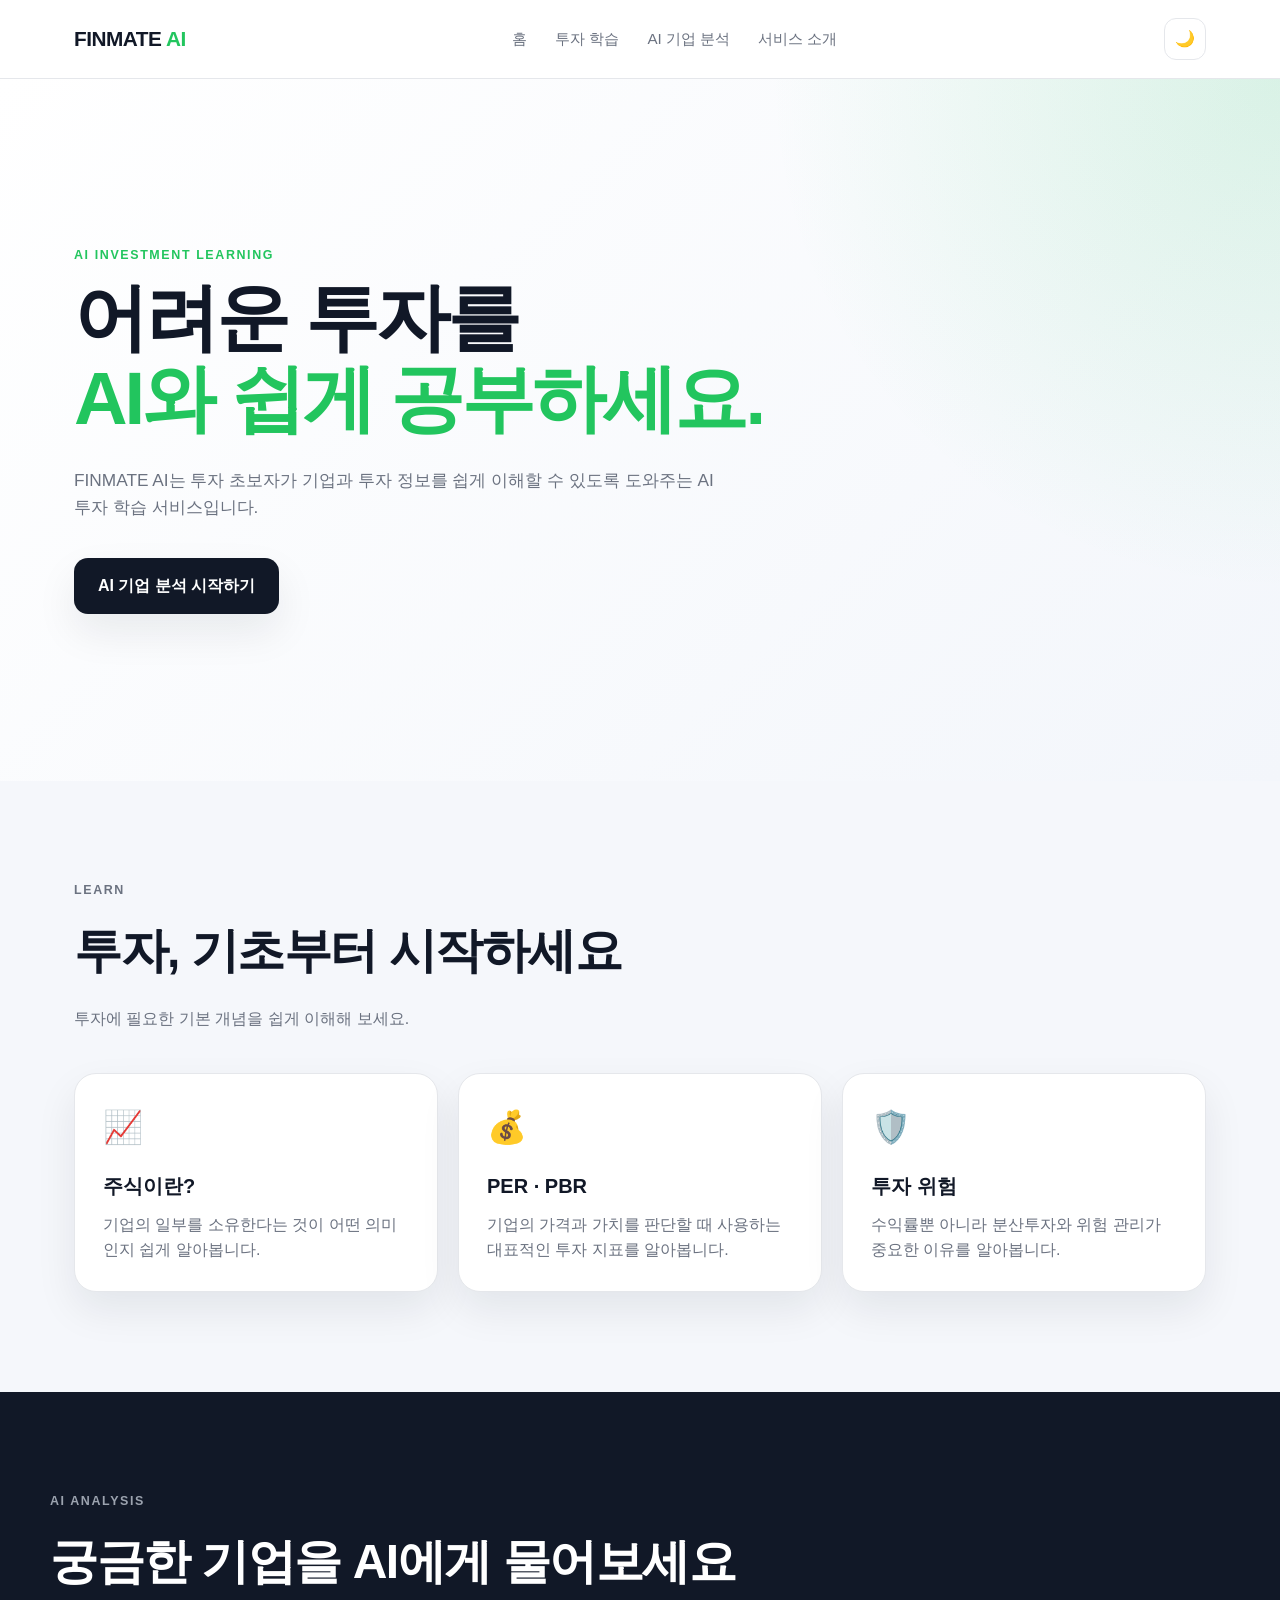
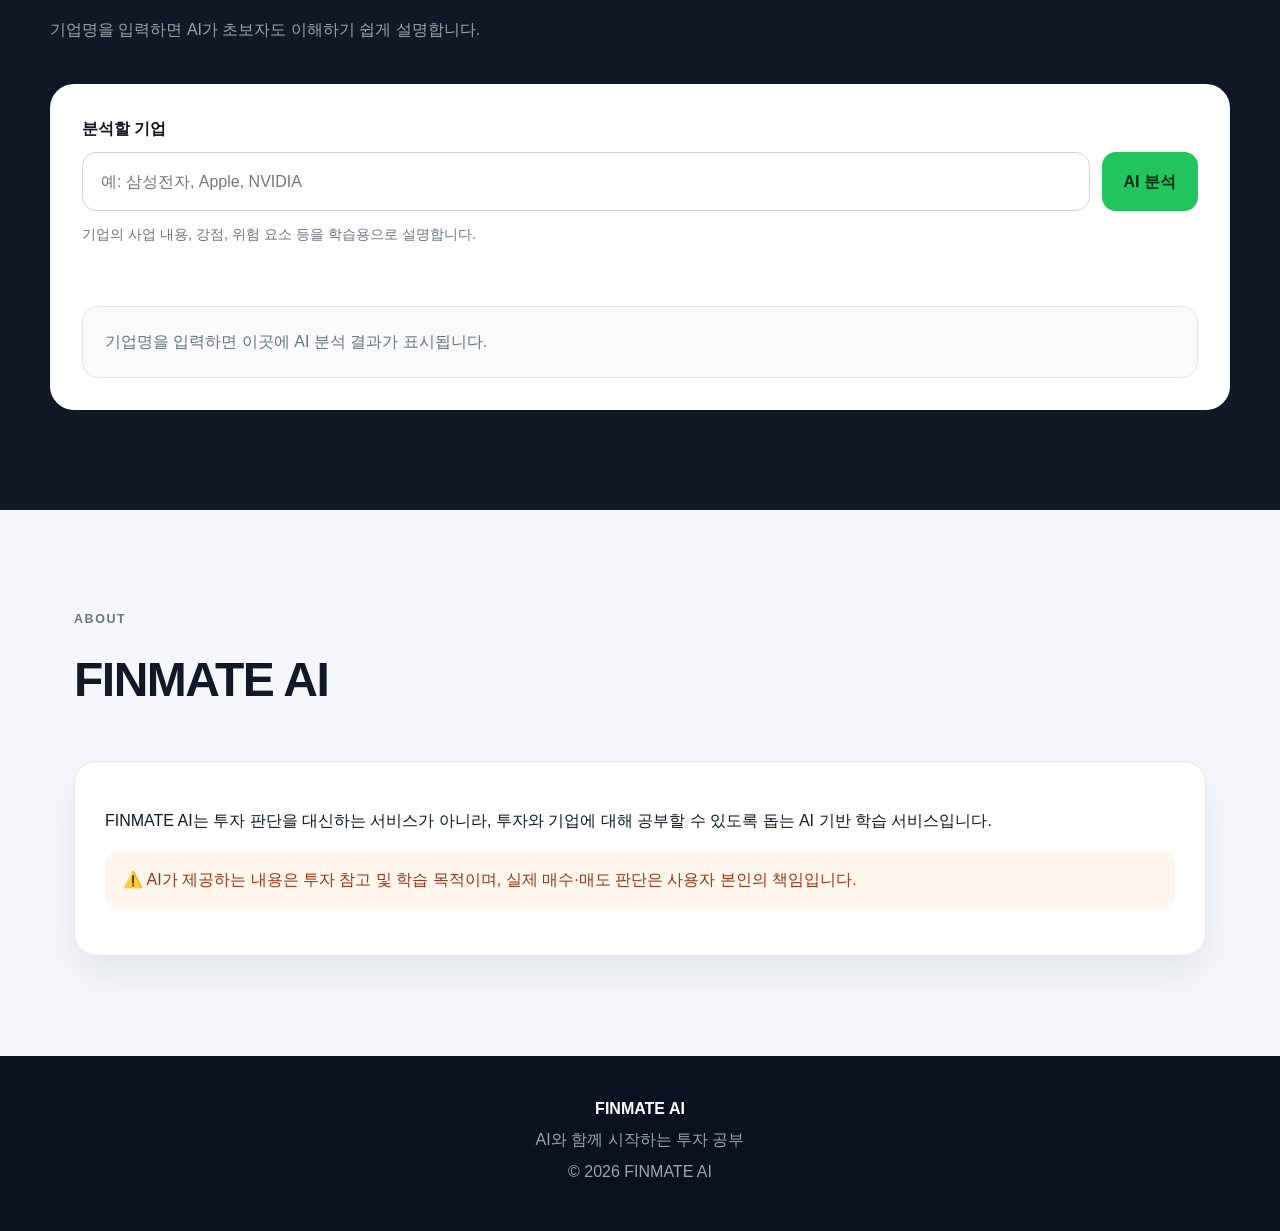
==== 미션06_AI_웹개발_FINMATE/index.html @ cc67ae1b "Complete FINMATE AI web service" ====
<!DOCTYPE html>
<html lang="ko">
<head>
    <meta charset="UTF-8">
    <meta name="viewport" content="width=device-width, initial-scale=1.0">

    <title>FINMATE AI | AI 투자 학습 도우미</title>

    <meta
        name="description"
        content="투자 초보자를 위한 AI 기반 투자 학습 및 기업 분석 서비스"
    >

    <link rel="stylesheet" href="css/style.css">
</head>

<body>

    <!-- 상단 메뉴 -->
    <header class="header">
        <nav class="navbar">

            <a href="#home" class="logo">
                FINMATE <span>AI</span>
            </a>

            <div class="nav-links">
                <a href="#home">홈</a>
                <a href="#learn">투자 학습</a>
                <a href="#analyze">AI 기업 분석</a>
                <a href="#about">서비스 소개</a>
            </div>

            <button
                id="themeToggle"
                class="theme-button"
                type="button"
                aria-label="다크 모드 전환"
            >
                🌙
            </button>

        </nav>
    </header>


    <main>

        <!-- 1. 메인 -->
        <section id="home" class="hero">

            <div class="hero-content">

                <p class="eyebrow">
                    AI INVESTMENT LEARNING
                </p>

                <h1>
                    어려운 투자를<br>
                    <span>AI와 쉽게 공부하세요.</span>
                </h1>

                <p class="hero-description">
                    FINMATE AI는 투자 초보자가 기업과 투자 정보를
                    쉽게 이해할 수 있도록 도와주는 AI 투자 학습 서비스입니다.
                </p>

                <a href="#analyze" class="primary-button">
                    AI 기업 분석 시작하기
                </a>

            </div>

        </section>


        <!-- 2. 투자 학습 -->
        <section id="learn" class="section">

            <div class="section-heading">

                <p class="section-label">
                    LEARN
                </p>

                <h2>
                    투자, 기초부터 시작하세요
                </h2>

                <p>
                    투자에 필요한 기본 개념을 쉽게 이해해 보세요.
                </p>

            </div>


            <div class="card-grid">

                <article class="info-card">
                    <div class="card-icon">📈</div>
                    <h3>주식이란?</h3>
                    <p>
                        기업의 일부를 소유한다는 것이 어떤 의미인지
                        쉽게 알아봅니다.
                    </p>
                </article>


                <article class="info-card">
                    <div class="card-icon">💰</div>
                    <h3>PER · PBR</h3>
                    <p>
                        기업의 가격과 가치를 판단할 때 사용하는
                        대표적인 투자 지표를 알아봅니다.
                    </p>
                </article>


                <article class="info-card">
                    <div class="card-icon">🛡️</div>
                    <h3>투자 위험</h3>
                    <p>
                        수익률뿐 아니라 분산투자와 위험 관리가
                        중요한 이유를 알아봅니다.
                    </p>
                </article>

            </div>

        </section>


        <!-- 3. AI 기업 분석 -->
        <section id="analyze" class="section analysis-section">

            <div class="section-heading">

                <p class="section-label">
                    AI ANALYSIS
                </p>

                <h2>
                    궁금한 기업을 AI에게 물어보세요
                </h2>

                <p>
                    기업명을 입력하면 AI가 초보자도 이해하기 쉽게 설명합니다.
                </p>

            </div>


            <div class="analysis-box">

                <form id="analysisForm">

                    <label for="companyInput">
                        분석할 기업
                    </label>

                    <div class="input-row">

                        <input
                            id="companyInput"
                            type="text"
                            maxlength="100"
                            placeholder="예: 삼성전자, Apple, NVIDIA"
                            required
                        >

                        <button
                            id="analyzeButton"
                            type="submit"
                        >
                            AI 분석
                        </button>

                    </div>

                </form>


                <p class="example-text">
                    기업의 사업 내용, 강점, 위험 요소 등을 학습용으로 설명합니다.
                </p>


                <div
                    id="statusMessage"
                    class="status-message"
                    aria-live="polite"
                ></div>


                <div
                    id="analysisResult"
                    class="analysis-result"
                >
                    <p class="empty-result">
                        기업명을 입력하면 이곳에 AI 분석 결과가 표시됩니다.
                    </p>
                </div>

            </div>

        </section>


        <!-- 4. 서비스 소개 -->
        <section id="about" class="section about-section">

            <div class="section-heading">

                <p class="section-label">
                    ABOUT
                </p>

                <h2>
                    FINMATE AI
                </h2>

            </div>


            <div class="about-content">

                <p>
                    FINMATE AI는 투자 판단을 대신하는 서비스가 아니라,
                    투자와 기업에 대해 공부할 수 있도록 돕는
                    AI 기반 학습 서비스입니다.
                </p>

                <p class="warning">
                    ⚠️ AI가 제공하는 내용은 투자 참고 및 학습 목적이며,
                    실제 매수·매도 판단은 사용자 본인의 책임입니다.
                </p>

            </div>

        </section>

    </main>


    <footer class="footer">

        <strong>FINMATE AI</strong>

        <p>
            AI와 함께 시작하는 투자 공부
        </p>

        <p class="copyright">
            © 2026 FINMATE AI
        </p>

    </footer>


    <script src="js/app.js"></script>

</body>
</html>
---- 미션06_AI_웹개발_FINMATE/css/style.css ----
:root {
    --bg: #f5f7fb;
    --surface: #ffffff;
    --surface-soft: #eef2f8;
    --text: #111827;
    --text-soft: #6b7280;
    --primary: #111827;
    --accent: #22c55e;
    --border: #e5e7eb;
    --shadow: 0 18px 40px rgba(17, 24, 39, 0.08);
}

* {
    box-sizing: border-box;
}

html {
    scroll-behavior: smooth;
}

body {
    margin: 0;
    font-family: Arial, Helvetica, sans-serif;
    background: var(--bg);
    color: var(--text);
    line-height: 1.6;
}

a {
    color: inherit;
    text-decoration: none;
}

button,
input {
    font: inherit;
}

/* Header */

.header {
    position: sticky;
    top: 0;
    z-index: 1000;
    background: rgba(255, 255, 255, 0.92);
    backdrop-filter: blur(12px);
    border-bottom: 1px solid var(--border);
}

.navbar {
    max-width: 1180px;
    margin: 0 auto;
    padding: 18px 24px;
    display: flex;
    align-items: center;
    justify-content: space-between;
    gap: 24px;
}

.logo {
    font-size: 1.3rem;
    font-weight: 800;
    letter-spacing: -0.5px;
}

.logo span {
    color: var(--accent);
}

.nav-links {
    display: flex;
    gap: 28px;
    color: var(--text-soft);
    font-size: 0.95rem;
}

.nav-links a:hover {
    color: var(--text);
}

.theme-button {
    width: 42px;
    height: 42px;
    border: 1px solid var(--border);
    border-radius: 12px;
    background: var(--surface);
    cursor: pointer;
}

/* Hero */

.hero {
    min-height: 78vh;
    display: flex;
    align-items: center;
    background:
        radial-gradient(circle at top right, rgba(34, 197, 94, 0.14), transparent 35%),
        linear-gradient(135deg, #ffffff 0%, #f3f6fb 100%);
}

.hero-content {
    width: 100%;
    max-width: 1180px;
    margin: 0 auto;
    padding: 90px 24px;
}

.eyebrow,
.section-label {
    margin: 0 0 12px;
    color: var(--accent);
    font-weight: 800;
    font-size: 0.78rem;
    letter-spacing: 1.6px;
}

.hero h1 {
    margin: 0;
    max-width: 780px;
    font-size: clamp(3rem, 7vw, 5.8rem);
    line-height: 1.02;
    letter-spacing: -4px;
}

.hero h1 span {
    color: var(--accent);
}

.hero-description {
    max-width: 650px;
    margin: 28px 0 36px;
    color: var(--text-soft);
    font-size: 1.08rem;
}

.primary-button {
    display: inline-block;
    padding: 15px 24px;
    background: var(--primary);
    color: #ffffff;
    border-radius: 14px;
    font-weight: 700;
    box-shadow: var(--shadow);
    transition: transform 0.2s ease;
}

.primary-button:hover {
    transform: translateY(-2px);
}

/* Sections */

.section {
    max-width: 1180px;
    margin: 0 auto;
    padding: 100px 24px;
}

.section-heading {
    margin-bottom: 42px;
}

.section-heading h2 {
    margin: 0 0 12px;
    font-size: clamp(2rem, 4vw, 3rem);
    letter-spacing: -1.5px;
}

.section-heading p {
    color: var(--text-soft);
}

.card-grid {
    display: grid;
    grid-template-columns: repeat(3, 1fr);
    gap: 20px;
}

.info-card {
    background: var(--surface);
    border: 1px solid var(--border);
    border-radius: 22px;
    padding: 28px;
    box-shadow: var(--shadow);
    transition: transform 0.25s ease, box-shadow 0.25s ease;
}

.info-card:hover {
    transform: translateY(-5px);
}

.card-icon {
    font-size: 2rem;
    margin-bottom: 16px;
}

.info-card h3 {
    margin: 0 0 10px;
    font-size: 1.25rem;
}

.info-card p {
    margin: 0;
    color: var(--text-soft);
}

/* AI Analysis */

.analysis-section {
    max-width: none;
    background: #111827;
    color: #ffffff;
}

.analysis-section > * {
    max-width: 1180px;
    margin-left: auto;
    margin-right: auto;
}

.analysis-section .section-heading p {
    color: #9ca3af;
}

.analysis-box {
    background: #ffffff;
    color: #111827;
    border-radius: 24px;
    padding: 32px;
    box-shadow: var(--shadow);
}

.analysis-box label {
    display: block;
    margin-bottom: 10px;
    font-weight: 700;
}

.input-row {
    display: flex;
    gap: 12px;
}

.input-row input {
    flex: 1;
    min-width: 0;
    padding: 16px 18px;
    border: 1px solid #d1d5db;
    border-radius: 14px;
    outline: none;
}

.input-row input:focus {
    border-color: #22c55e;
    box-shadow: 0 0 0 3px rgba(34, 197, 94, 0.12);
}

.input-row button {
    padding: 16px 22px;
    border: 0;
    border-radius: 14px;
    background: #22c55e;
    color: #052e16;
    font-weight: 800;
    cursor: pointer;
}

.example-text {
    margin: 12px 0 0;
    color: #6b7280;
    font-size: 0.9rem;
}

.status-message {
    min-height: 24px;
    margin-top: 18px;
    font-weight: 700;
}

.analysis-result {
    margin-top: 18px;
    padding: 22px;
    background: #f8fafc;
    border: 1px solid #e5e7eb;
    border-radius: 16px;
}

.empty-result {
    margin: 0;
    color: #6b7280;
}

/* About */

.about-content {
    background: var(--surface);
    border: 1px solid var(--border);
    border-radius: 22px;
    padding: 30px;
    box-shadow: var(--shadow);
}

.warning {
    margin-top: 18px;
    padding: 16px 18px;
    border-radius: 14px;
    background: #fff7ed;
    color: #9a3412;
}

/* Footer */

.footer {
    padding: 40px 24px;
    text-align: center;
    background: #0b1120;
    color: #ffffff;
}

.footer p {
    margin: 6px 0;
    color: #9ca3af;
}

/* Dark mode */

body.dark {
    --bg: #0b1120;
    --surface: #111827;
    --surface-soft: #1f2937;
    --text: #f9fafb;
    --text-soft: #9ca3af;
    --border: #263244;
    --shadow: 0 18px 40px rgba(0, 0, 0, 0.28);
}

body.dark .header {
    background: rgba(11, 17, 32, 0.92);
}

body.dark .hero {
    background:
        radial-gradient(circle at top right, rgba(34, 197, 94, 0.16), transparent 35%),
        linear-gradient(135deg, #0b1120 0%, #111827 100%);
}

body.dark .analysis-result {
    background: #f8fafc;
    color: #111827;
}

/* Responsive */

@media (max-width: 800px) {
    .navbar {
        padding: 14px 18px;
    }

    .nav-links {
        display: none;
    }

    .hero {
        min-height: auto;
    }

    .hero-content {
        padding: 76px 20px;
    }

    .hero h1 {
        letter-spacing: -2.5px;
    }

    .section {
        padding: 72px 20px;
    }

    .card-grid {
        grid-template-columns: 1fr;
    }

    .input-row {
        flex-direction: column;
    }

    .input-row button {
        width: 100%;
    }
}
/* ========================================
   Hero 제목 줄바꿈 최종 보정
======================================== */

.hero h1 {
    margin: 0;
    max-width: 950px;

    /* 화면 크기에 따라 자동 조절 */
    font-size: clamp(3rem, 5.8vw, 5.2rem);

    line-height: 1.08;
    letter-spacing: -3px;

    /* 한글 단어 중간 줄바꿈 방지 */
    word-break: keep-all;
    overflow-wrap: normal;
}

/* 태블릿 */
@media (max-width: 900px) {
    .hero h1 {
        max-width: 750px;
        font-size: clamp(2.8rem, 7vw, 4.5rem);
        letter-spacing: -2px;
    }
}

/* 모바일 */
@media (max-width: 600px) {
    .hero h1 {
        max-width: 100%;
        font-size: clamp(2.5rem, 12vw, 3.5rem);
        line-height: 1.12;
        letter-spacing: -1.5px;
    }
}

/* ========================================
   AI 분석 상태 및 결과
======================================== */

.status-error {
    color: #dc2626;
}

.status-success {
    color: #16a34a;
}

.status-loading {
    color: #2563eb;
}

.result-text {
    white-space: pre-wrap;
    line-height: 1.8;
    color: #111827;
}

#analyzeButton:disabled {
    opacity: 0.65;
    cursor: not-allowed;
}
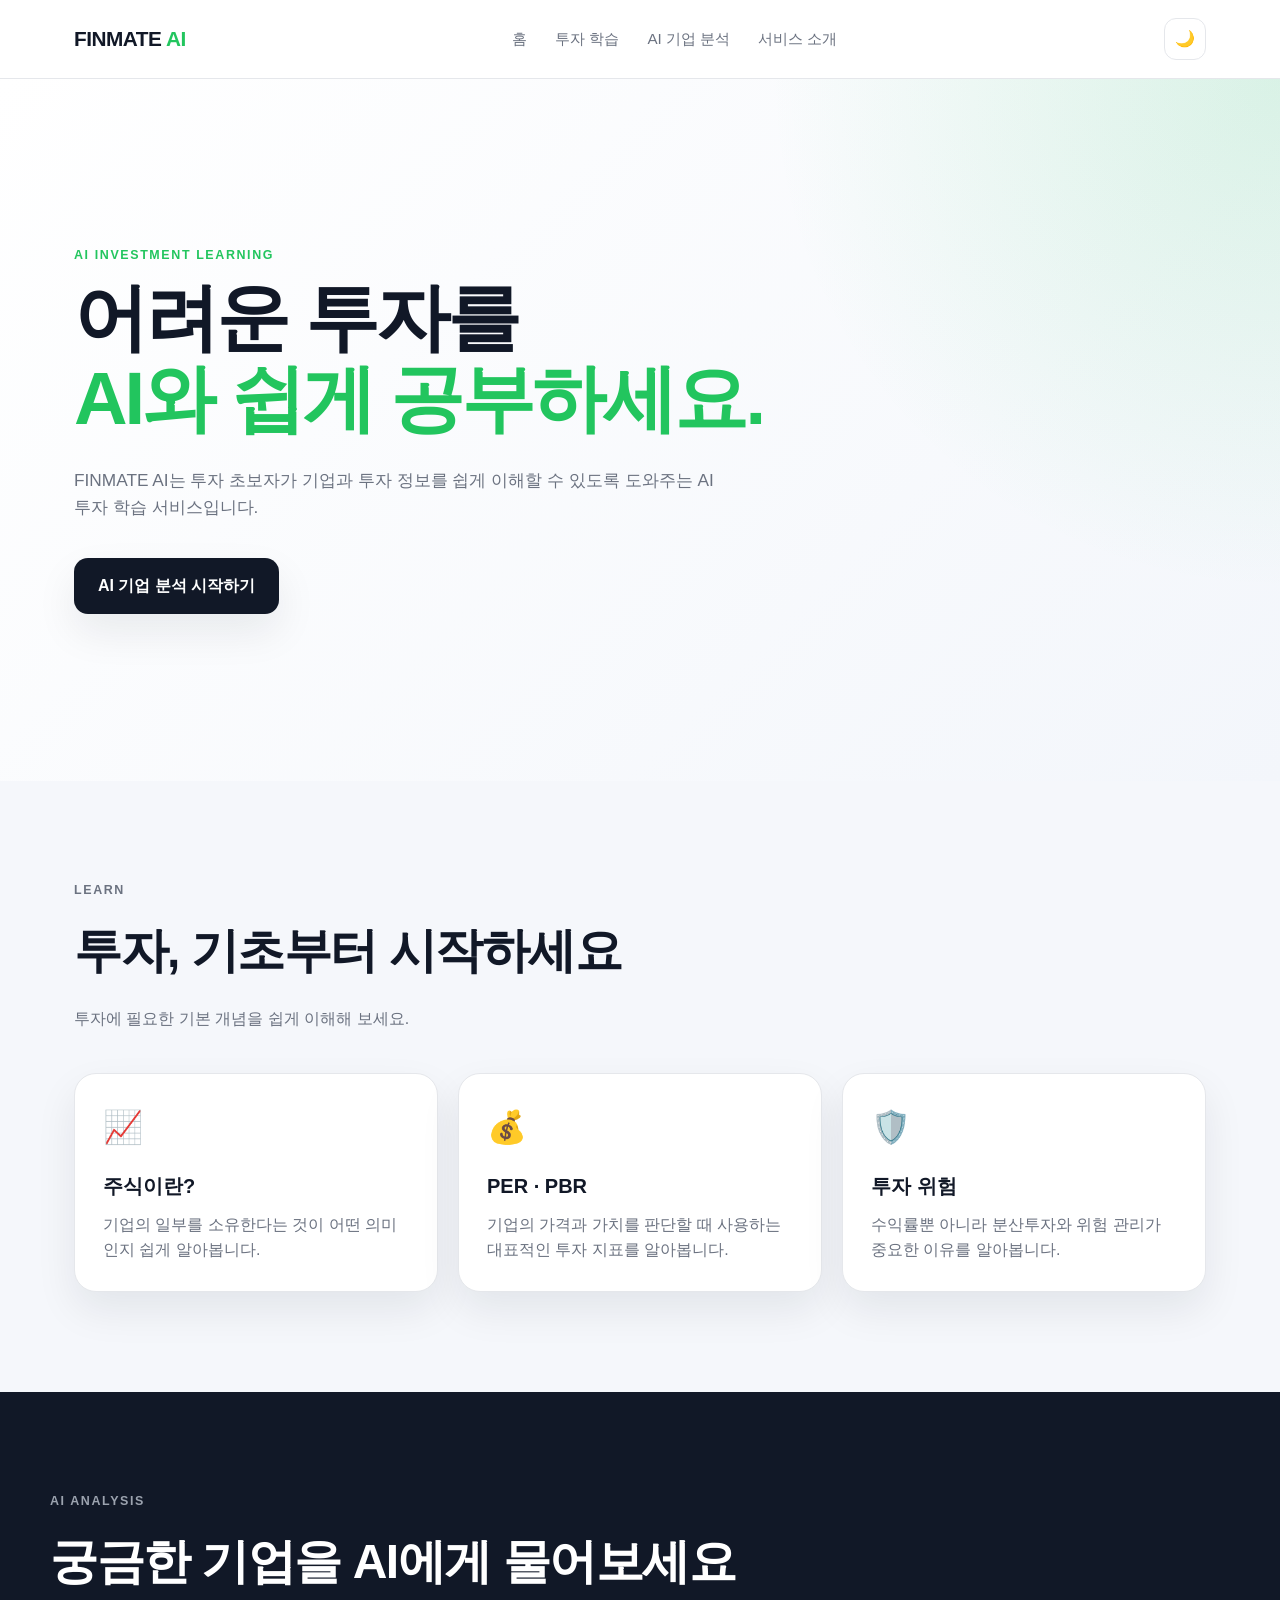
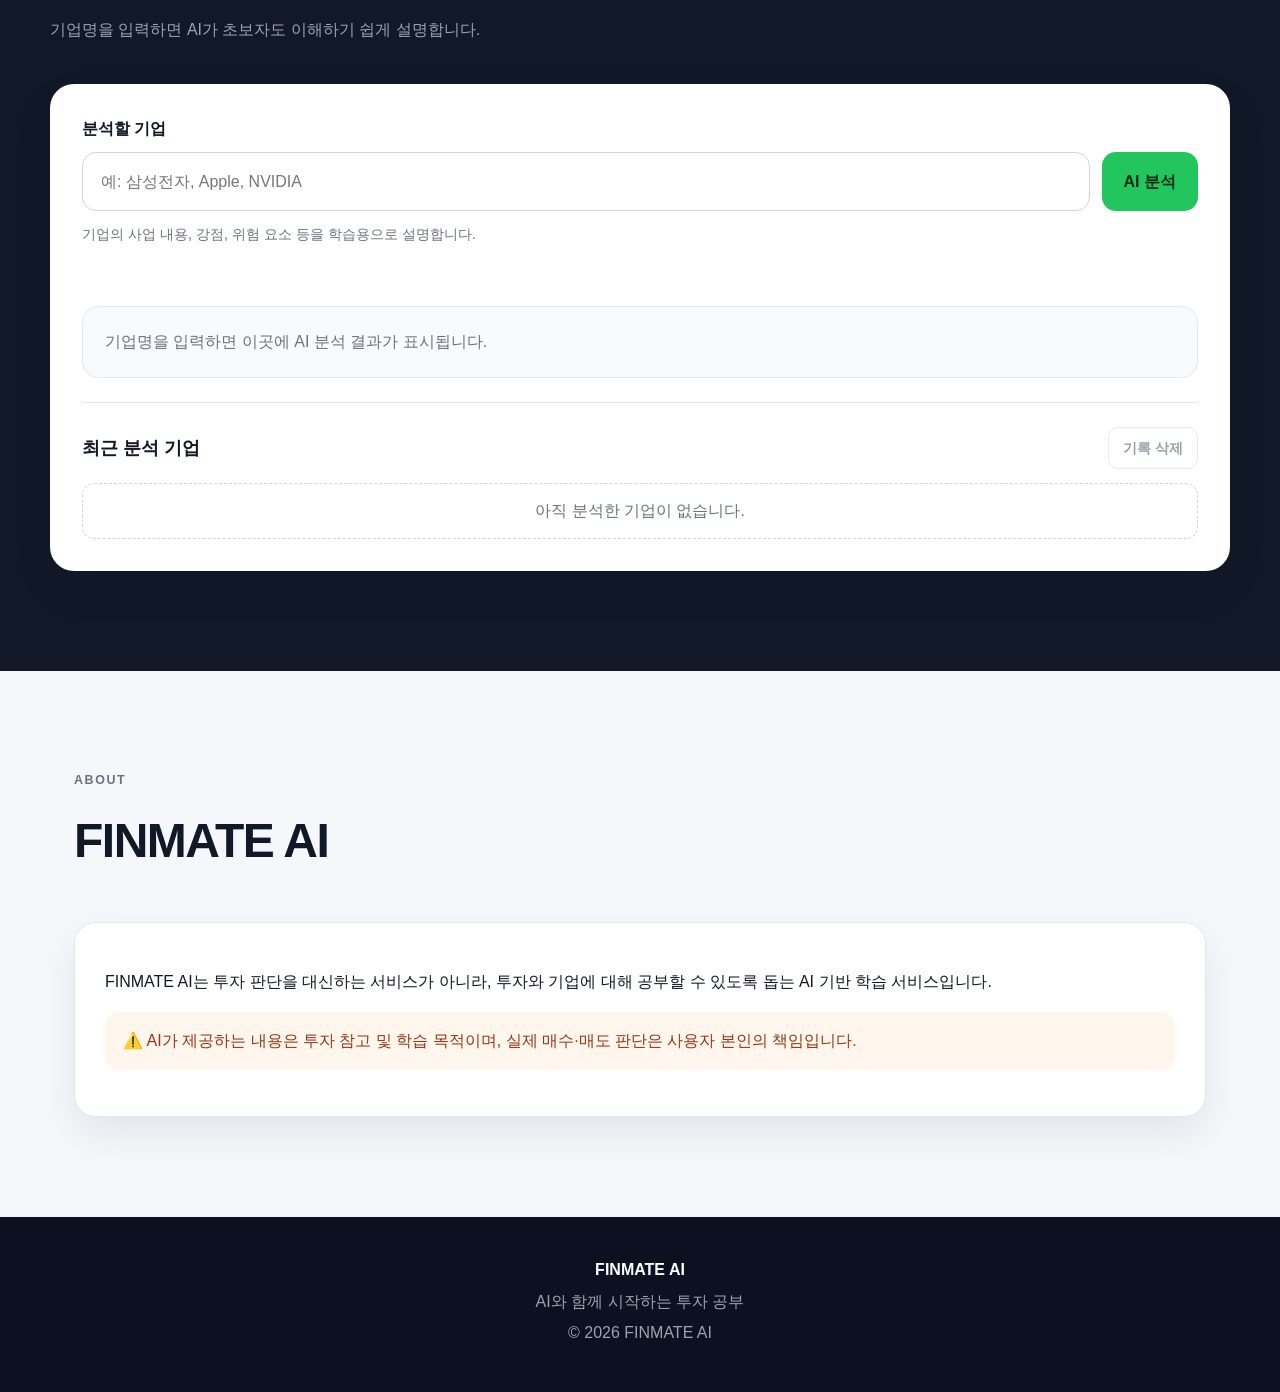
==== commit 7224e995: "Finalize FINMATE AI bonus documentation and evidence" ====
--- a/미션06_AI_웹개발_FINMATE/index.html
+++ b/미션06_AI_웹개발_FINMATE/index.html
@@ -201,6 +201,41 @@
                     </p>
                 </div>
 
+
+                <section
+                    class="analysis-history"
+                    aria-labelledby="historyTitle"
+                >
+
+                    <div class="history-header">
+
+                        <h3 id="historyTitle">
+                            최근 분석 기업
+                        </h3>
+
+                        <button
+                            id="clearHistoryButton"
+                            class="history-clear-button"
+                            type="button"
+                        >
+                            기록 삭제
+                        </button>
+
+                    </div>
+
+
+                    <div
+                        id="analysisHistory"
+                        class="history-content"
+                        aria-live="polite"
+                    >
+                        <p class="history-empty">
+                            아직 분석한 기업이 없습니다.
+                        </p>
+                    </div>
+
+                </section>
+
             </div>
 
         </section>
@@ -260,4 +295,4 @@
     <script src="js/app.js"></script>
 
 </body>
-</html>+</html>
--- a/미션06_AI_웹개발_FINMATE/css/style.css
+++ b/미션06_AI_웹개발_FINMATE/css/style.css
@@ -290,6 +290,97 @@
     color: #6b7280;
 }
 
+.analysis-history {
+    margin-top: 24px;
+    padding-top: 24px;
+    border-top: 1px solid #e5e7eb;
+}
+
+.history-header {
+    display: flex;
+    align-items: center;
+    justify-content: space-between;
+    gap: 16px;
+}
+
+.history-header h3 {
+    margin: 0;
+    font-size: 1.15rem;
+}
+
+.history-clear-button {
+    flex: none;
+    padding: 9px 14px;
+    border: 1px solid #d1d5db;
+    border-radius: 10px;
+    background: #ffffff;
+    color: #374151;
+    font-size: 0.88rem;
+    font-weight: 700;
+    cursor: pointer;
+}
+
+.history-clear-button:hover:not(:disabled) {
+    border-color: #9ca3af;
+    background: #f8fafc;
+}
+
+.history-clear-button:focus-visible {
+    outline: 3px solid rgba(34, 197, 94, 0.25);
+    outline-offset: 2px;
+}
+
+.history-clear-button:disabled {
+    opacity: 0.5;
+    cursor: not-allowed;
+}
+
+.history-content {
+    margin-top: 14px;
+}
+
+.history-list {
+    display: grid;
+    gap: 8px;
+    margin: 0;
+    padding: 0;
+    list-style: none;
+}
+
+.history-item {
+    display: flex;
+    align-items: center;
+    justify-content: space-between;
+    gap: 18px;
+    padding: 12px 14px;
+    border: 1px solid #e5e7eb;
+    border-radius: 12px;
+    background: #f8fafc;
+}
+
+.history-company {
+    min-width: 0;
+    font-weight: 800;
+    overflow-wrap: anywhere;
+}
+
+.history-date {
+    flex: none;
+    color: #6b7280;
+    font-size: 0.9rem;
+    font-variant-numeric: tabular-nums;
+    white-space: nowrap;
+}
+
+.history-empty {
+    margin: 0;
+    padding: 14px;
+    border: 1px dashed #d1d5db;
+    border-radius: 12px;
+    color: #6b7280;
+    text-align: center;
+}
+
 /* About */
 
 .about-content {
@@ -349,6 +440,12 @@
     color: #111827;
 }
 
+body.dark .history-item,
+body.dark .history-empty,
+body.dark .history-clear-button {
+    color: #111827;
+}
+
 /* Responsive */
 
 @media (max-width: 800px) {
@@ -424,6 +521,16 @@
         line-height: 1.12;
         letter-spacing: -1.5px;
     }
+
+    .history-item {
+        align-items: flex-start;
+        flex-direction: column;
+        gap: 4px;
+    }
+
+    .history-date {
+        white-space: normal;
+    }
 }
 
 /* ========================================
@@ -451,4 +558,4 @@
 #analyzeButton:disabled {
     opacity: 0.65;
     cursor: not-allowed;
-}+}
